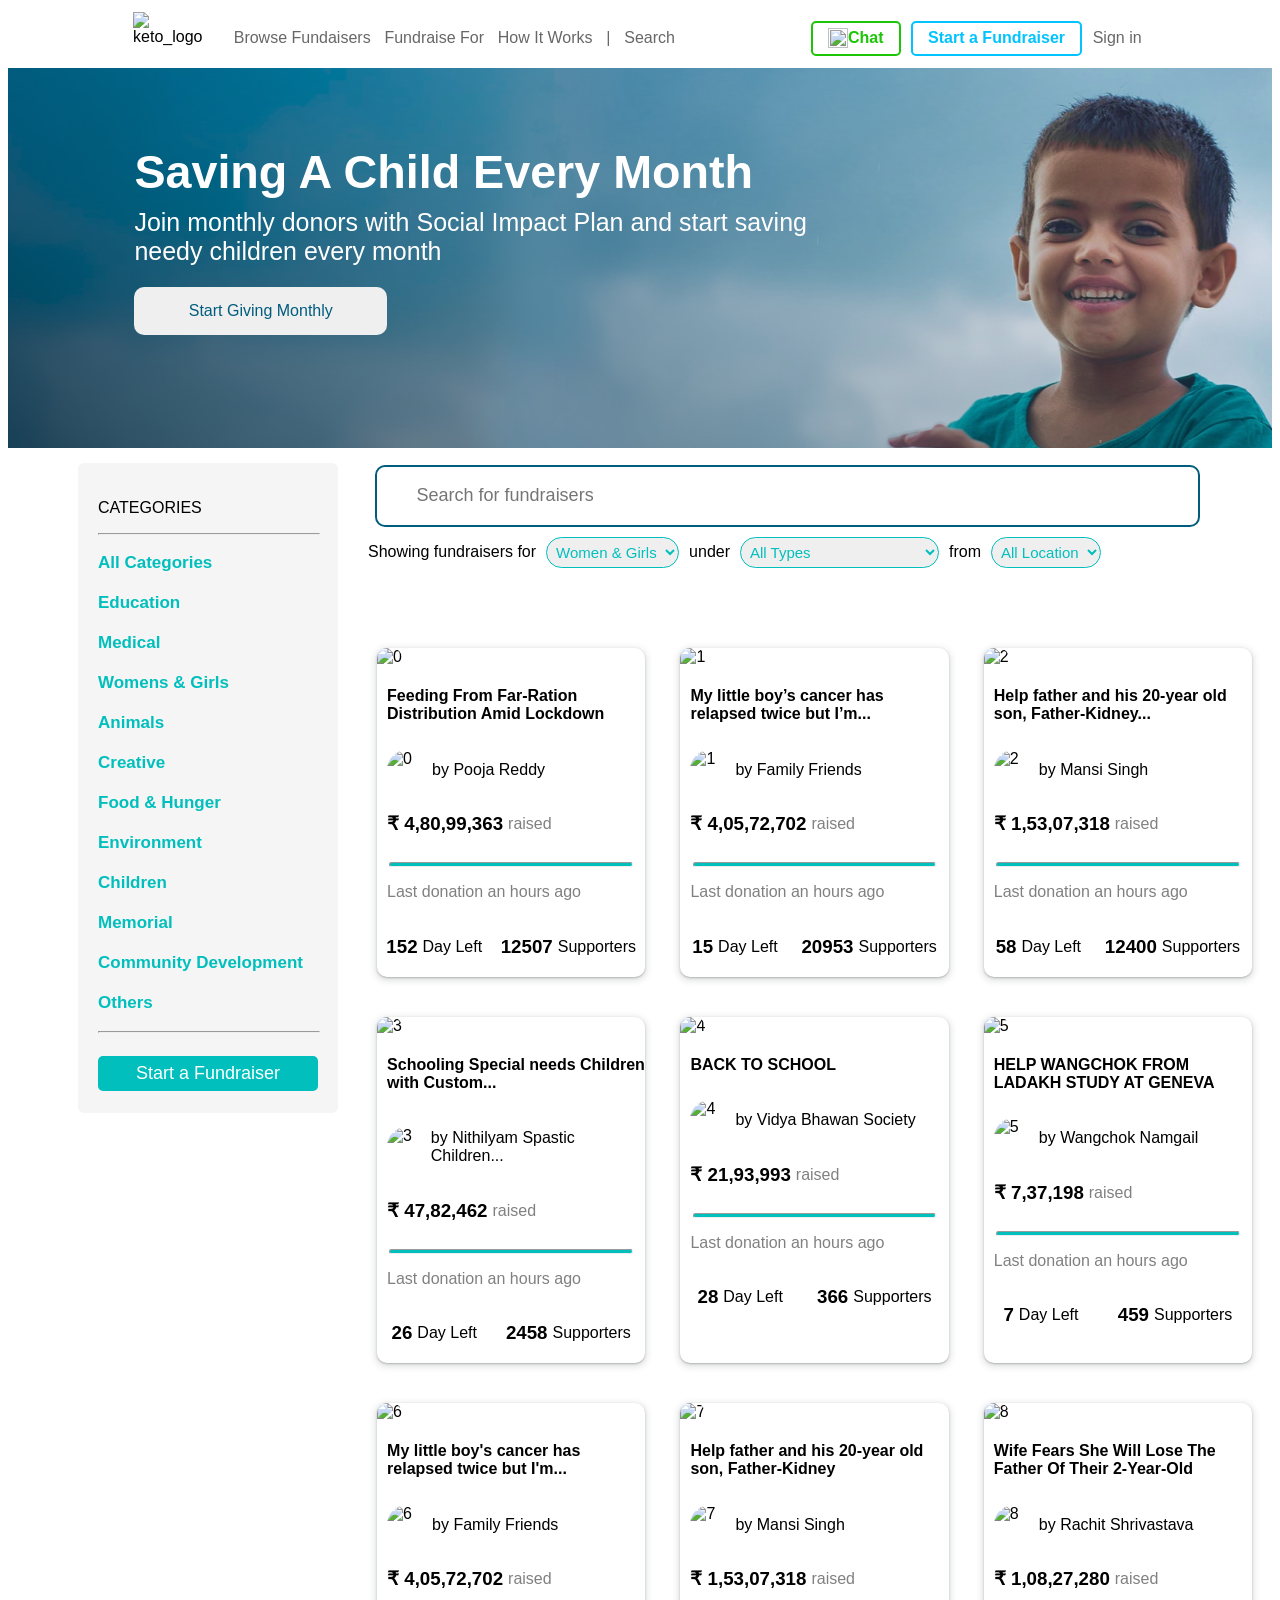
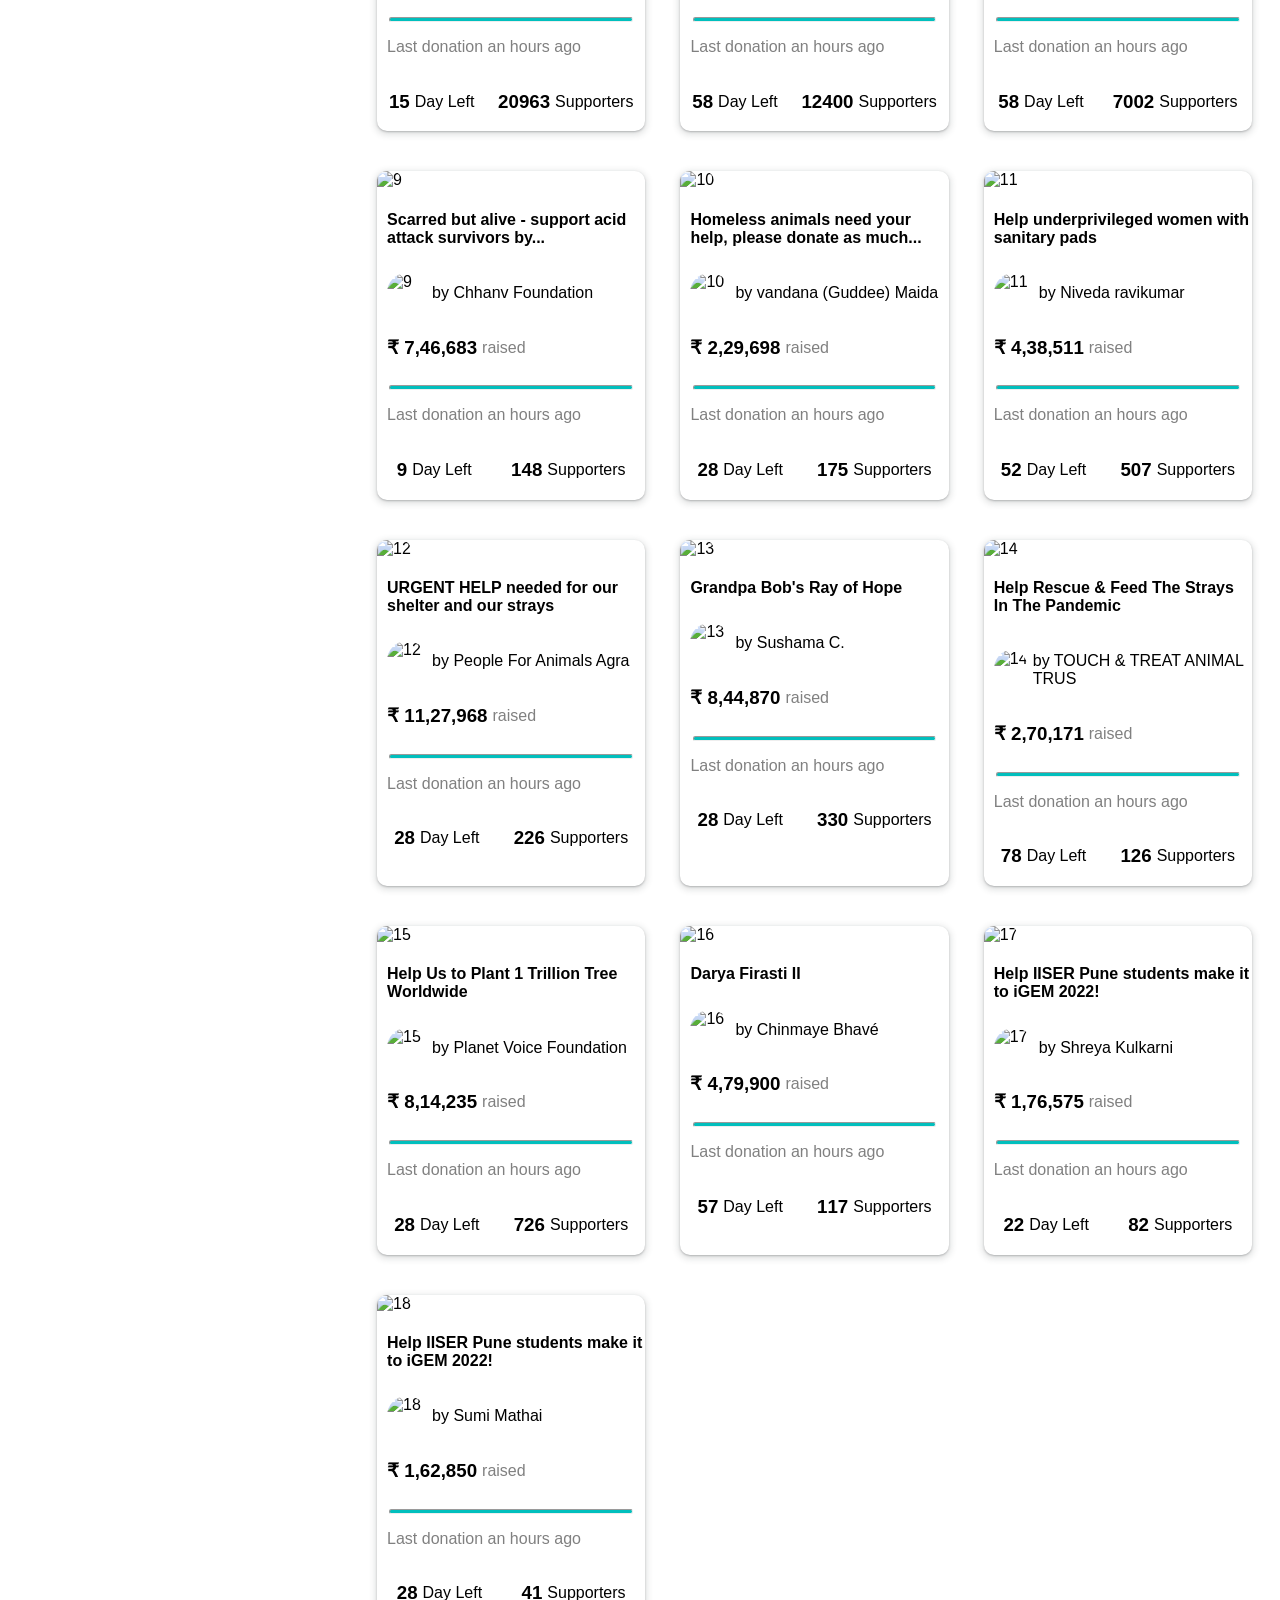
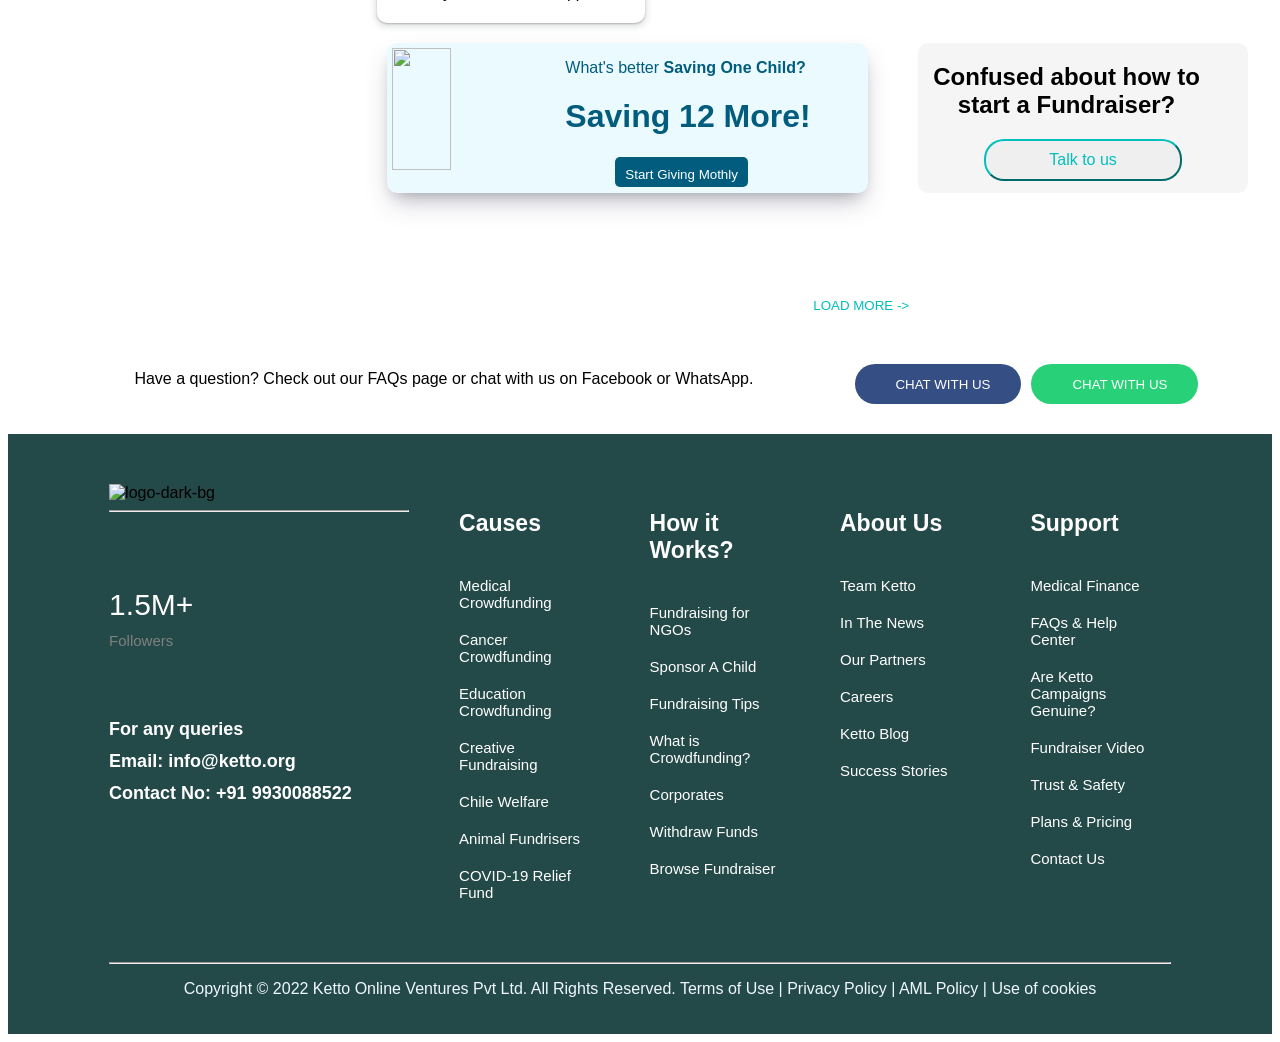
==== browse_f/browse.html @ 9acc23d6 "browse_funds" ====
<!DOCTYPE html>
<html lang="en">
<head>
    <meta charset="UTF-8">
    <meta http-equiv="X-UA-Compatible" content="IE=edge">
    <meta name="viewport" content="width=device-width, initial-scale=1.0">
    <title>browse fund </title>
    <script src="https://kit.fontawesome.com/df328465c2.js" crossorigin="anonymous"></script>
     <!-- css style -->
    <!-- css style -->
    <!-- css style -->
    <!-- css style -->
  <link rel="stylesheet" href="browse.css">

</head>
<body>
      
    <nav>
        <!-- nav code for browse page  -->
        


           

    </nav>

   
        
        <div class="navbar_main">
            <img id="navbar_logo" src="https://ketto.gumlet.io/assets/images/logo-light-bg.svg?w=70&dpr=1.0" alt="keto_logo">
            <div id="navbar_part1">
                <p>Browse Fundaisers</p>
                <p>Fundraise For</p>
                <p>How It Works</p>
                <p>|</p>
                <p>Search</p>
            </div>
            <div id="navbar_part2">
                <button id="navbar_btn1">
                    <img id="whatsapp_l" src="https://upload.wikimedia.org/wikipedia/commons/thumb/6/6b/WhatsApp.svg/150px-WhatsApp.svg.png" alt="">
                    Chat
                </button>
                <button id="navbar_btn2">Start a Fundraiser</button>
                <p>Sign in</p>
            </div>
            
        </div>

    

    <div id="backgroundImage">
    <!-- backgroundImage -->
    <img src="bro.png" alt="child img " > 
       
        <h2>Saving A Child Every Month</h2>
         <p>Join monthly donors with Social Impact Plan and start saving<br>
          needy children every month</p>
         <button> Start Giving Monthly </button>
     
    </div>
    
    <!-- // search -->
    <div id="search">
    
        <form id="form"> 
           
      <input type="search" id="query"  name="q" placeholder="Search for fundraisers">
          <i class="fa-solid fa-magnifying-glass"></i>
       </form>

    </div>
      <div id="bcategories">
        <p>CATEGORIES</p>
        <hr>
        <a  onclick="s" href="">All Categories</a>
        <div id="Education">  <a onclick="handleRoleFilter()" href="#" value="Education" >Education</a>      </div>      
        <div id="Medical"> <a  onclick="showFundraisers()" href="#" value="Medical">Medical</a> </div>             
        <div id="womensgirls"> <a onclick="showFundraisers()" href="#"  value="Women & Girls">Womens & Girls</a> </div> 
        <div id="animals"> <a onclick="showFundraisers()" href="#" value="Animals">Animals</a>   </div>        
        <div id="creative"> <a onclick="showFundraisers()" href="#" value="Creative">Creative</a>  </div>        
        <div id="foodhunger"> <a onclick="showFundraisers()" href="#">Food & Hunger</a> </div>   
        <div id="environment"> <a onclick="showFundraisers()" href="#">Environment</a></div>      
        <div id="children"> <a onclick="showFundraisers()" href="#">Children</a></div>         
        <div id="memorial"> <a onclick="showFundraisers()" href="#">Memorial</a>   </div>       
        <div id="communitydevelopment"> <a onclick="showFundraisers()" href="#">Community Development</a></div> 
        <div id="others"> <a onclick="showFundraisers()" href="#">Others</a></div>   
        <hr>
        <button >Start a Fundraiser </button>
        
      </div>
       
      <div id="respCat">
         <p>Showing fundraisers for</p>
         <select  id="filterRole" onchange="handleRoleFilter()">
             <option value="Women & Girls">Women & Girls</option>
             <option value="All Categories">All Categories</option>
             <option value="Education">Education</option>
             <option value="Medical">Medical</option>
             <option value="Animals">Animals</option>
             <option value="Creative">Creative</option>
         </select>
 
         <p>under</p>
         <select  id="fund" onchange="typeFilter()">
             <option value="All Types">All Types</option>
             <option value="Tax Benefit">Tax Benefit</option>
             <option value="Trending">Trending</option>
             <option value="Urgently Funds Required">Urgently Funds Required</option>
             <option value="SucessFully Funded">SucessFully Funded</option>
         </select>
 
         <p>from</p>
         <select  id="location"  onchange="locationSearch()">
             <option value="All Location">All Location</option>
             <option value="Mumbai">Mumbai</option>
             <option value="Bengaluru">Bengaluru</option>
             <option value="New Delhi">New Delhi</option>
             <option value="Hyderabad">Hyderabad</option>
             <option value="Chennai">Chennai</option>
            
         </select>
         
      </div>



      <div id="data"> </div>
       
        <!-- childrenPic -->
     <div id="talkToUs">
        <div id="childrenPic">
      <img src="https://ketto.gumlet.io/assets/images/Sip-banner-people/girls-sip.png?w=160&dpr=1.5" alt="">
        <div>
            <p>What's better <b>Saving One Child?</b></p>
            <h1>Saving 12 More!</h1>
            <button>Start Giving Mothly</button>
        </div>
        </div>
        <div id="talk">
             <h2>Confused about how to start a Fundraiser?</h2>
             <button>Talk to us</button>
            </div>
        </div>
    
        <button id="load">LOAD MORE -></button>

        <div id="media">
            <p>Have a question? Check out our FAQs page or chat with us on Facebook or WhatsApp.</p>
         <div class="btn">
             
            <button><a href="https://www.facebook.com/messages/t/ketto.org" target="_blank"> </a> <i class="fa-brands fa-square-facebook fa-1x"></i>CHAT WITH US</button>
            <button> <a href="https://api.whatsapp.com/send?phone=919930088522" target="_blank"></a> <i class="fa-brands fa-whatsapp fa-1x"></i>CHAT WITH US</button>
         </div>
    
        </div>
    </div>

     <!-- footerpart -->
     
   
        
        <div class="footer_box">
            <div class="ft_box">
                <div class="img_box">
                    <img src="https://kettocdn.gumlet.io/images/logo-dark-bg.svg?w=80&dpr=1.0" alt="logo-dark-bg">
                    <hr>
                    <div>
                        <img class="b_logo" src="F:\masai\practice\faccebook.png" alt="">
                        <img class="b_logo" src="F:\masai\practice\twitter.png" alt="">
                        <img class="b_logo" src="F:\masai\practice\linkedin.png" alt="">
                        <img class="b_logo" src="F:\masai\practice\youtube.png" alt="">
                        <img class="b_logo" src="F:\masai\practice\instagram.png" alt="">
                        <img class="b_logo" src="F:\masai\practice\whats.png" alt="">
                    </div>
                    <p class="million">1.5M+</p>
                    <p class="followers">Followers</p>
                    <p class="b_query">For any queries<p>
                    <p class="b_query">Email: info@ketto.org</p>
                    <p class="b_query">Contact No: +91 9930088522</p>
                </div>
                <div>
                    <ul type="none">
                        <li class="bottom_head">Causes</li>
                        <li>Medical Crowdfunding</li>
                        <li>Cancer Crowdfunding</li>
                        <li>Education Crowdfunding</li>
                        <li>Creative Fundraising</li>
                        <li>Chile Welfare</li>
                        <li>Animal Fundrisers</li>
                        <li>COVID-19 Relief Fund</li>
                    </ul>
                </div>
                <div>
                    <ul type="none">
                        <li class="bottom_head">How it Works?</li>
                        <li>Fundraising for NGOs</li>
                        <li>Sponsor A Child</li>
                        <li>Fundraising Tips</li>
                        <li>What is Crowdfunding?</li>
                        <li>Corporates</li>
                        <li>Withdraw Funds</li>
                        <li>Browse Fundraiser</li>
                    </ul>
                </div>
                <div>
                    <ul type="none">
                        <li class="bottom_head">About Us</li>
                        <li>Team Ketto</li>
                        <li>In The News</li>
                        <li>Our Partners</li>
                        <li>Careers</li>
                        <li>Ketto Blog</li>
                        <li>Success Stories</li>
                    </ul>
                </div>
                <div>
                    <ul type="none">
                        <li class="bottom_head">Support</li>
                        <li>Medical Finance</li>
                        <li>FAQs & Help Center</li>
                        <li>Are Ketto Campaigns Genuine?</li>
                        <li>Fundraiser Video</li>
                        <li>Trust & Safety</li>
                        <li>Plans & Pricing</li>
                        <li>Contact Us</li>
                    </ul>
                </div>
            </div>
            <div>
                <img class="visa" src="https://ketto.gumlet.io/assets/images/homepage/footer-secured-card.png?w=457&dpr=1.0" alt="">
            </div>
            <hr>
            <p class="copyright">Copyright © 2022 Ketto Online Ventures Pvt Ltd. All Rights Reserved.
                Terms of Use |
                Privacy Policy |
                AML Policy |
                Use of cookies </p>
        </div>

    

</body>
</html>


    <script  src="browse.js">  
    
    
    </script>
---- browse_f/browse.css ----
*{
    font-family: 'Source Sans Pro', sans-serif;
    /* padding: 0;
    margin: 0; */
}

/* #navbar{
    border: 2px solid deeppink;
     width: auto;
     height: 100px;
} */


    #data{
        display: grid;
        grid-template-columns: repeat(3,1fr);
        /* border: 2px dashed coral; */
        height: max-content;
        width: auto;
        margin-left: 28%;

    }
    #parentBox{
        /* border: 1px solid teal; */
        margin: 20px;

    }
    #avtar{
    width: 100%;
    border-radius: 10px 10px 0px 0px;
    }

    #data > div{
       
    
        box-shadow: rgba(60, 64, 67, 0.3) 0px 1px 2px 0px, rgba(60, 64, 67, 0.15) 0px 2px 6px 2px;
    border-radius: 10px;
    /* padding: 5px; */
    margin-left: 5%;
   }

   #data > div:hover{
    cursor:progress;
    box-shadow: rgba(50, 50, 93, 0.25) 0px 6px 12px -2px, rgba(0, 0, 0, 0.3) 0px 3px 7px -3px;
    width: 260px;
    border-radius: 10px;

}

   #parentBox > h4{
   margin-left: 10px;
    /* text-decoration: none; */
    font-family: 'Source Sans Pro', sans-serif;
   }

   #logo{
    display: flex;
    align-items: center;

  }


  #imgLogo{
    width: 40px;
    border: 0px;
    border-radius: 50%;
    height: 40px;
    margin-right: 5px;
    margin-left: 10px;
  }

  #amount{
    display: flex;
    padding-left: 10px;
    align-items: center;
    
}
#amount p{
    color: gray;
    margin-left: 5px;
    
}


#hr{
    width: 90%;
    height: 3px;
    background-color: #01bfbd;
    border-radius: 5px;
}

#pLast{
    margin-left: 10px;
    color: gray;
}

#day,#supporters {
    display: flex;
    align-items: center;
    /* margin-right: 2px; */
   
}
#day >h3{
margin-right: 5px;
}

#supporters>h3{
    margin-right: 5px;
}



/* Top background */

#backgroundImage{
    /* border: 2px solid darkorange; */
    /* height: 400px; */
    width: auto;
    padding: 0%;
}

#backgroundImage > img{
    width: 100%;
    height: 380px;
   /* margin-left: 10%; */
   background-size: cover;
   margin-right: 10px;
   padding: 0%;
}

#backgroundImage{
    position: relative;
     padding: 0%;
  }
  #backgroundImage > h2{
              position: absolute;
              font-family: 'Source Sans Pro', sans-serif;
              top:10%;
              left: 10%;
              color: white;
              font-size: 35pt;
  }

  #backgroundImage > p{
    position: absolute;
    font-family: 'Source Sans Pro', sans-serif;
    top:30%;
    left: 10%;
    color: white;
    font-size: 25px;
  }
   
  #backgroundImage button{
   
    position: absolute;
    top:57%;
    left: 10%;
    color: white;
    font-family: 'Source Sans Pro', sans-serif;
    font-size: 25px;
    color:#015c7e;
    font-size: 16px;
    padding: 15px;
    border-radius: 10px;
    width: 20%;
    border: none;
  }

  /* search */
  #search {
    margin-left: 29%;
    border: 2px solid #015c7e;
    height: 58px;
    width: 65%;
    margin-top: 1%;
    margin-bottom: -7%;
    border-radius: 10px;
    
  }
  #query{
    height: 58px;
    width: 95%;
    font-size: 18px;
    font-weight: 100;
    color: gray;
    border: 0px;
    border-radius: 10px;
    padding-left: 40px;

  }
  /* #query:focus{
    border: transparent;

  } */



  /* bcategory,fund,location */

  
#bcategories{
    /* border: 2px solid coral; */
    float: left;
    height:610px;
    width: 220px;
    background-color: #F5F5F5;
    border-radius: 6px;
    margin-top: 2%;
    margin-left: 70px;
    padding: 20px;
   
    
   
  }
  #bcategories > p{
    font-family: 'Source Sans Pro', sans-serif;
  }

  #bcategories > button{
    background-color: #01bfbd;
    color: white;
    width: 100%;
    height: 35px;
    border-radius: 5px;
    font-size: 18px;
    border: none;
    margin-top: 15px;
    
  }

  #bcategories hr{
  
    width: 100%;
    color: black;
 }
 #respCat{
    font-family: 'Source Sans Pro', sans-serif;
    /* border: 2px dashed deepskyblue; */
    display: flex;
    margin-top: 7%;
    margin-bottom: 4%;
    /* justify-content: space-between; */
   
    padding-left: 30px;
 }

 #respCat > select{
    padding: 5px;
    border-radius: 20px;
   margin: 10px;
    color: #01bfbd;
    font-size: 15px;
    border-color:#01bfbd;
   
 }
 #bcategories  a{
    line-height: 40px;
    text-decoration: none;
    font-family: 'Source Sans Pro', sans-serif;
    /* margin-left: 5px; */
    font-size: 17px;
    color:#01bfbd ;    ;
    font-weight: 600;
}

/* <!-- childrenPic --> */

#childrenPic{
    display: flex;
    width: 38%;
    height: 150px;
    margin-left: 30%;
    /* border: 2px solid orangered; */
    background-color: #ebfaff;
    border-radius: 10px;
    box-shadow: rgba(50, 50, 93, 0.25) 0px 13px 27px -5px, rgba(0, 0, 0, 0.3) 0px 8px 16px -8px;
    margin-bottom: 3%;
    color: #015c7e;
   }
   #childrenPic button{
    background-color: #015c7e;
    color: white;
    margin-left: 50px;
    padding: 10px;
    border: none;
    border-radius: 5px;
    padding-bottom: 5px;
    margin-bottom: 20pxpx;
    /* width: 5%; */
   }

   #talkToUs{
    display: flex;

   }

   #talk{
    /* border: 2px solid deeppink; */
    width: 330px;
    height: 150px;
    margin-left: 4%;
    border-radius: 10px;
    background-color: #f5f5f5;
    display: block;
    
    
   }
    #talk button{
        display: flex;
        justify-content: center;
        margin: auto;
        color: #01bfbd;
        padding: 10px;
        border-radius: 20px;
        width: 60%;
        font-size: 16px;
        border-color:#01bfbd;
    }
    #talk h2{
        /* width: 98%; */
        width: 90%;
        text-align: center;
       
    }

   #childrenPic img{
        width: 35%;
        height: 90%;
        padding: 5px;
   }

   /* chit,chat */

   #load{
    font-family: 'Source Sans Pro', sans-serif;
    color:#01bfbd;
     margin-left: 60%;
     margin-bottom: 3%;
     margin-top: 5%;
     width: 15%;
     height: 22px;
     background-color: #ffffff;
     border-radius: 5px;
     border: none;

   }
   
   #media{
    display: flex;
    /* border: 2px solid greenyellow; */
    height: 80px;
    width: auto;
  }

  .btn{
    display: flex;
    padding-top: 5px;
    /* width: 45%; */
    margin-left: 8%;
    /* padding: 10px; */
    width: 28%;
    height: 50px;
    font-size: 20px;
    display: flex;
    align-items: center;
   

  }
 #media button {
   
    height: 40px;
       /* width: 45%; */
       border-radius: 20px;
       width: 100%;
       border: 0px;
 }
 .btn > button:first-child{
    margin-right: 10px;
    width: 55%;
    background-color:#354f84;
    color: #ffffff;
    /* font-weight: 200; */
    /* padding-bottom: 20px; */
 }
 .btn > button:last-child{
    margin-right: 10px;
    width: 55px;
    background-color:#28d077;
    color: #ffffff;
    font-weight: 200;
    /* padding: 10px; */
 }

 #media p{
    font-family: 'Source Sans Pro', sans-serif;
    margin-left: 10%;
 }
 .fa-square-facebook{
    padding: 5px;
    
    /* font-family: 5px; */
 }
 .fa-whatsapp {
    padding: 5px;
    /* font-family: 5px; */
 }
 #newDiv{
    display: flex;
   justify-content: space-around;
 }

 #footer{
    border: 2px solid peru;
    height: 400px;
    width: auto;
    margin-top: 2%;
 }


/* media query */

@media only screen and (max-width: 720px){
    #contact > h4{
        margin: 0px;
    }
}

@media only screen and (max-width: 430px){
  
     html,body{
         width: 100%;
         margin: 0;
         padding: 0;
         overflow-x: hidden;
     }
   
     #bcategories{
         display: none;
     }

     #respCat{
         display: block;
     }

    #startFundraise >a{
     margin-top: -20px;
    }

     #respCatInner{
         margin-top: -155%;
         margin-bottom: 40%;
         display: grid;
         grid-template-columns: 25% 25% 25% 25%;
         row-gap: 8px;
         column-gap :-4x ;
         list-style: none;
         padding-left: 2%;
     }
 
     #respCatInner  a{
        font-size: 15px;
        text-decoration: none;
        color:#01bfbd;
        box-shadow: rgba(0, 0, 0, 0.19) 0px 10px 20px, rgba(0, 0, 0, 0.23) 0px 6px 6px;
        padding: 2%;
        border-radius: 4px;
     }


    #backgroundImage{
        height:600px ;
        width: 100%;
        background-repeat: no-repeat;
        background-size:contain;
    }

    #fundraisers{
        width: 100%;
        margin-left: 15%;
        margin-top: -36%;
        display: grid;
        row-gap: 5px;
        grid-template-columns: 20% ;
    }

    #fundraisers > a{
        margin: 0;
        right: 0;
        gap: 2px;
        margin-left:24%;
        height: 400px;
        margin-top: 80px;
    }

    #contact > h3{
        margin: 0px;
    }

 form{
  display: flex;
 flex-direction: row;
  
 }
 .fa-magnifying-glass{
    width: 5%;
 }


}


/* footer ***************/

 .footerbody{
            margin: 0;
            padding: 0;
            font-family: sans-serif;
        }
        .footer_box{
            background-color: #244949;
            padding-left: 8%;
            padding-right: 8%;
            height: 600px;
        }
        .ft_box{
            padding-top: 50px;
            display: grid;
            grid-template-columns: repeat(5,1fr);
        }
        .img_box{
            width: 300px;
        }
        img{
            width: 80px;
        }
        .b_logo{
            margin: 3px;
            width: 40px;
        }
        li{
            color: white;
            font-size: 15px;
            padding: 10px;
        }
        .bottom_head{
            margin-bottom: 20px;
            font-weight: bolder;
            font-size: 23px;
        }
        .b_query{
            font-weight: bolder;
            font-size: 18px;
            color: white;
            margin-bottom: -7px;
        }
        .million{
            color: white;
            font-size: 30px;
            margin-top: 50px;
        }
        .followers{
            font-size: 15px;
            color: grey;
            margin-top: -20px;
            margin-bottom: 70px;
        }
        .visa{
            width: 450px;
            display: block;
            margin-left: 600px;
            margin-top: 20px;
            margin-bottom: 15px;
        }
        .copyright{
            color: aliceblue;
            text-align: center;
        } 


        /* navbar  */

        /* body{
            font-family: 'Gill Sans', 'Gill Sans MT', Calibri, 'Trebuchet MS', sans-serif;
        } */
        .navbar_main{
            background-color: white;
            border: 0;
            padding-left: 5%;
            padding-right: 5%;
            height: 60px;
            display: flex;
            align-items: center;
            justify-content: space-around;


        }
        #navbar_logo{
            width: 70px;
            margin-top: -18px;
        }
        #navbar_part1{
            width: 40%;
            color: rgb(104, 103, 103);
            margin-left: -100px;
            display: flex;
            justify-content: space-around;
            align-items: center;
        }
        #navbar_part2{
            width: 30%;
            display: flex;
            justify-content: space-around;
            align-items: center;
        }
        #navbar_btn1{
            display: flex;
            align-items: center;
            border: 2px solid rgb(29, 197, 7);
            color: rgb(29, 197, 7);
        }
        #whatsapp_l{
            height: 20px;
            width: 20px;
        }
        #navbar_btn2{
            border: 2px solid rgb(0, 195, 255);
            color: rgb(0, 195, 255);
        }
        #navbar_btn1,#navbar_btn2{  
            height:35px;
            border-radius: 5px;
            background-color: white;
            padding: 0px 15px;
            font-family: 'Gill Sans', 'Gill Sans MT', Calibri, 'Trebuchet MS', sans-serif;
            font-size: 16px;
            font-weight: bolder;
        }
        #navbar_part2 >p{
            color: rgb(104, 103, 103);
        }
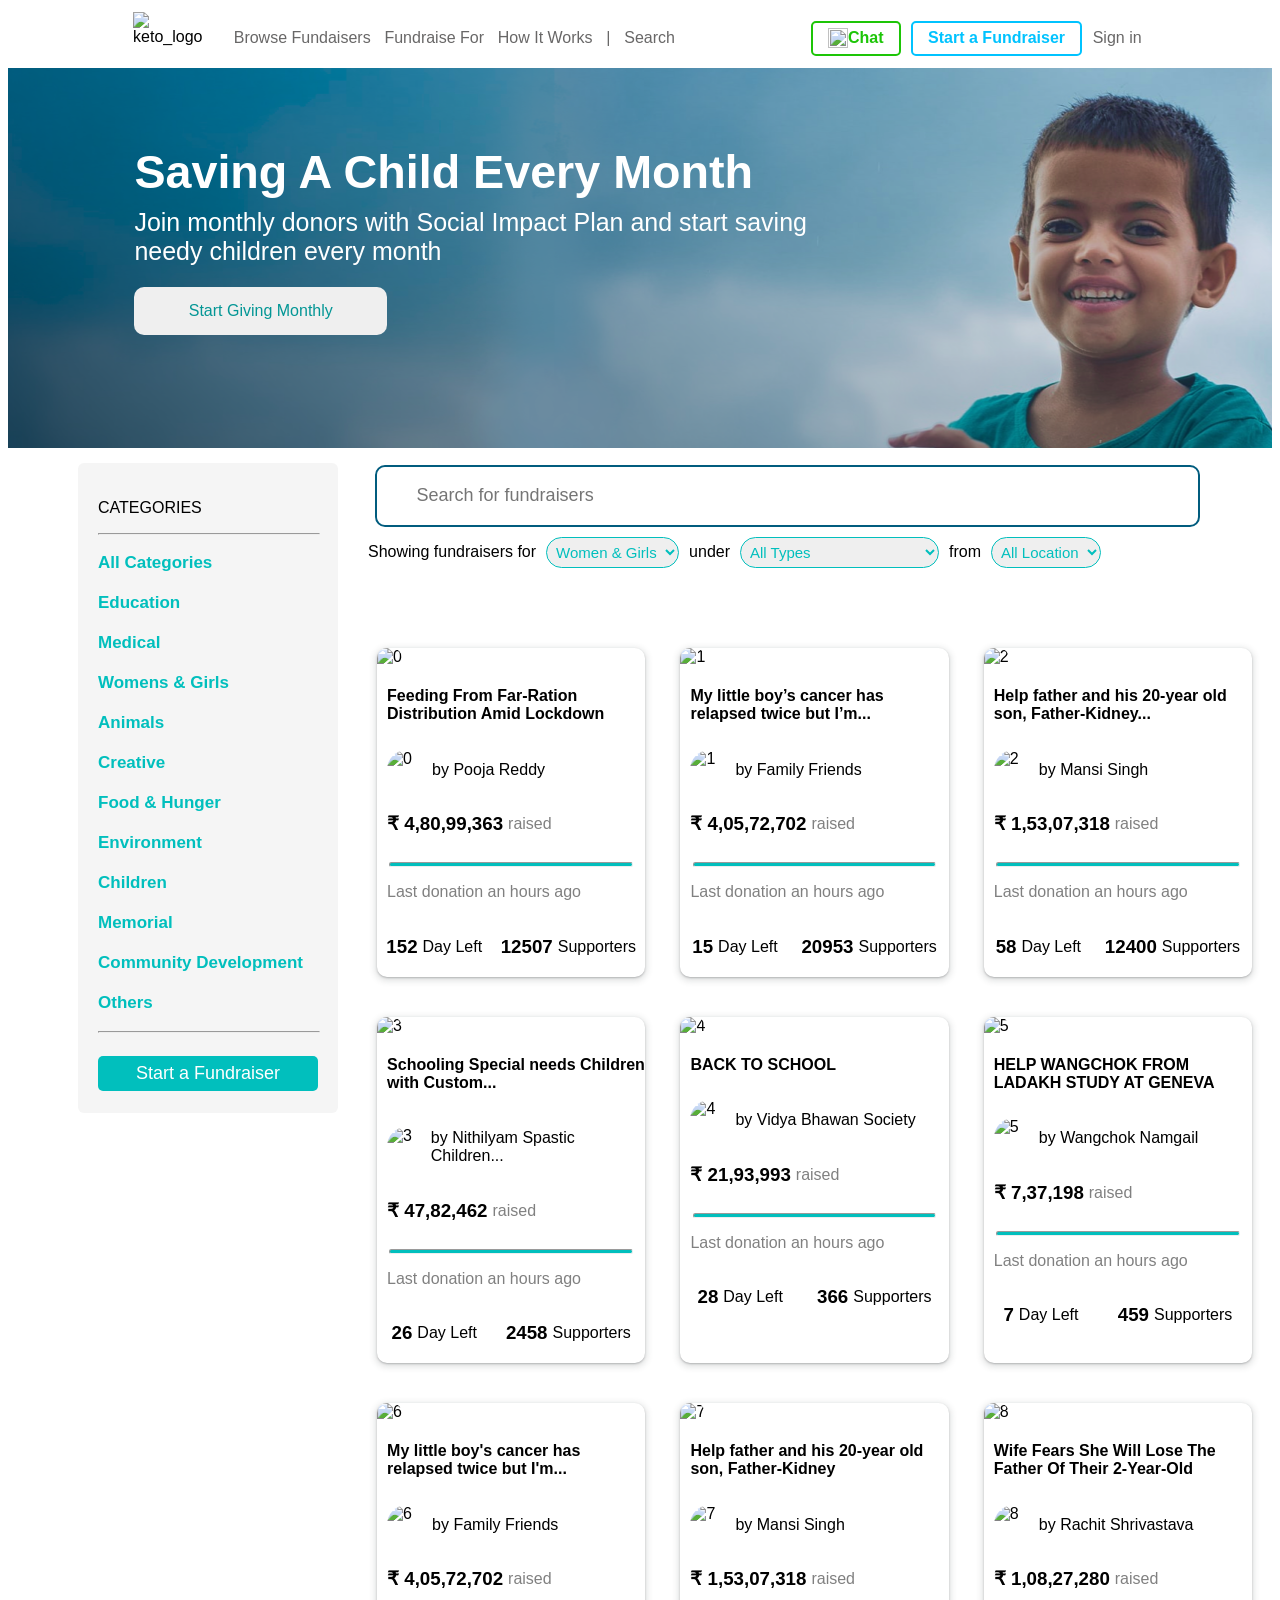
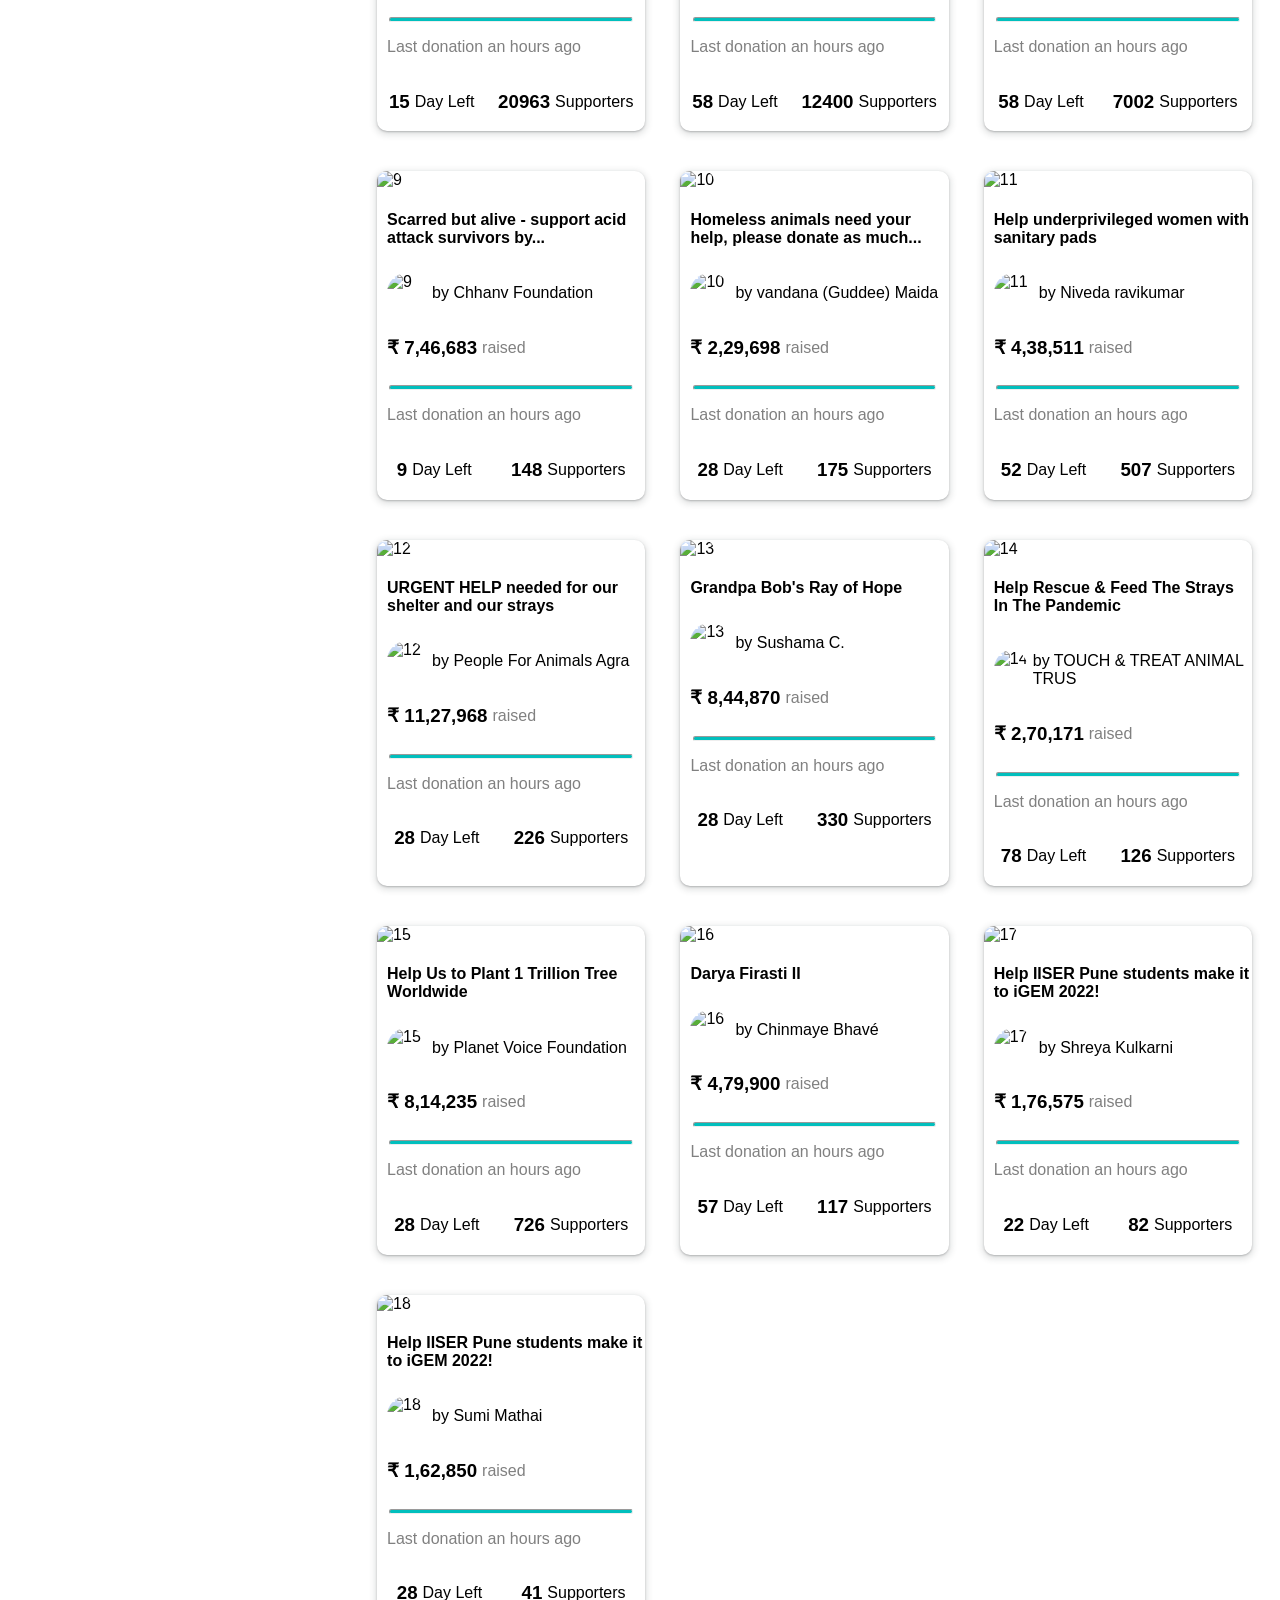
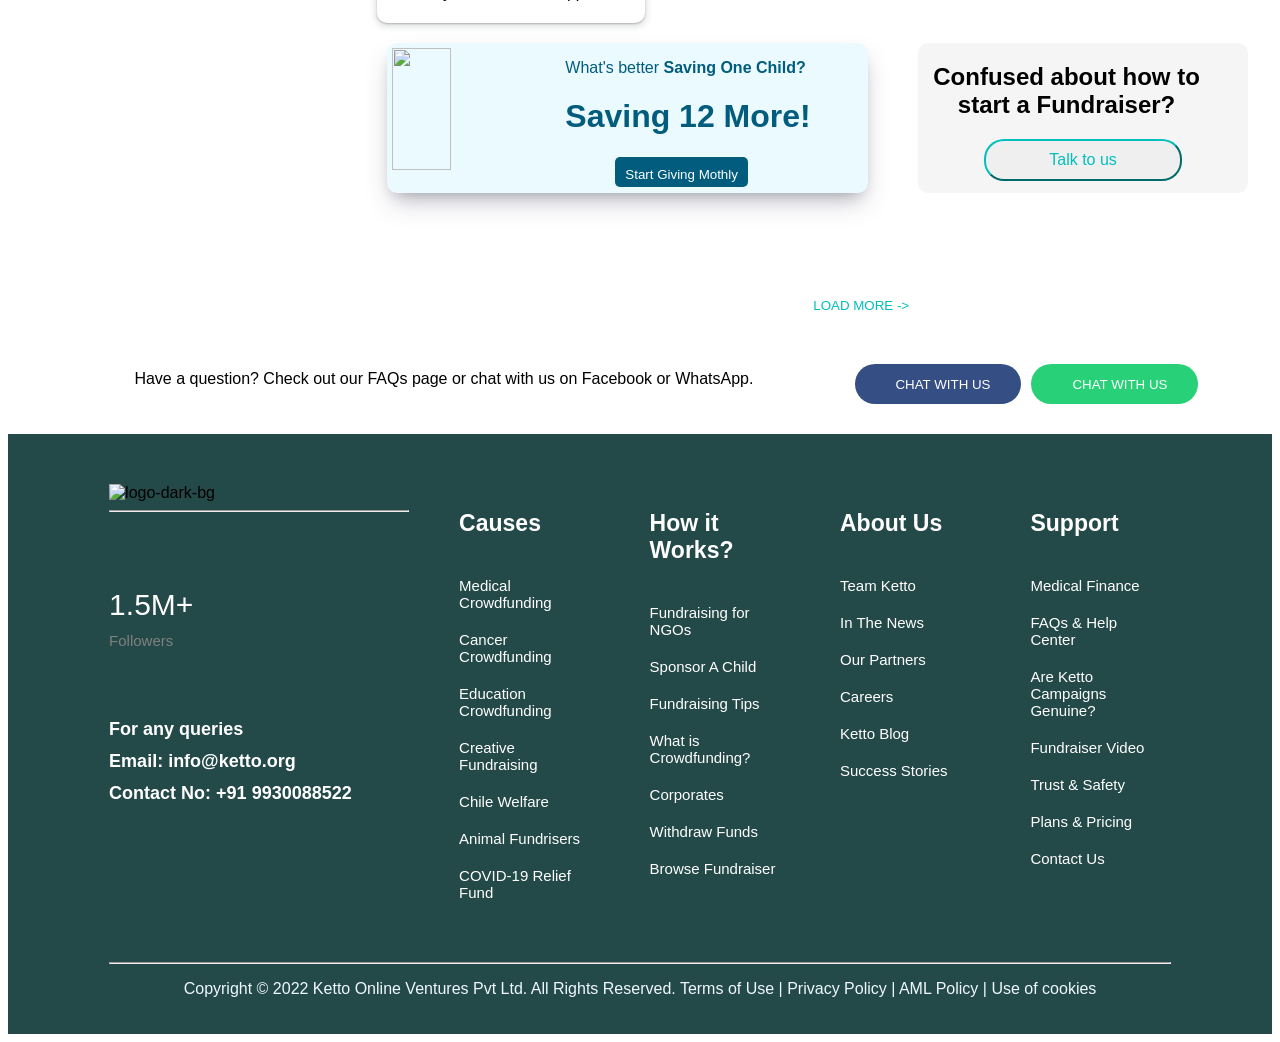
==== commit 708698cb: "browse fundraisers" ====
--- a/browse_f/browse.html
+++ b/browse_f/browse.html
@@ -55,7 +55,8 @@
         <h2>Saving A Child Every Month</h2>
          <p>Join monthly donors with Social Impact Plan and start saving<br>
           needy children every month</p>
-         <button> Start Giving Monthly </button>
+         <button> <a  id="paymentBtn"
+            href="payment.html"> Start Giving Monthly </a></button>
      
     </div>
     
--- a/browse_f/browse.css
+++ b/browse_f/browse.css
@@ -638,3 +638,8 @@
         #navbar_part2 >p{
             color: rgb(104, 103, 103);
         }
+
+        #paymentBtn{
+            text-decoration: none;
+            color: #039695;
+        }
